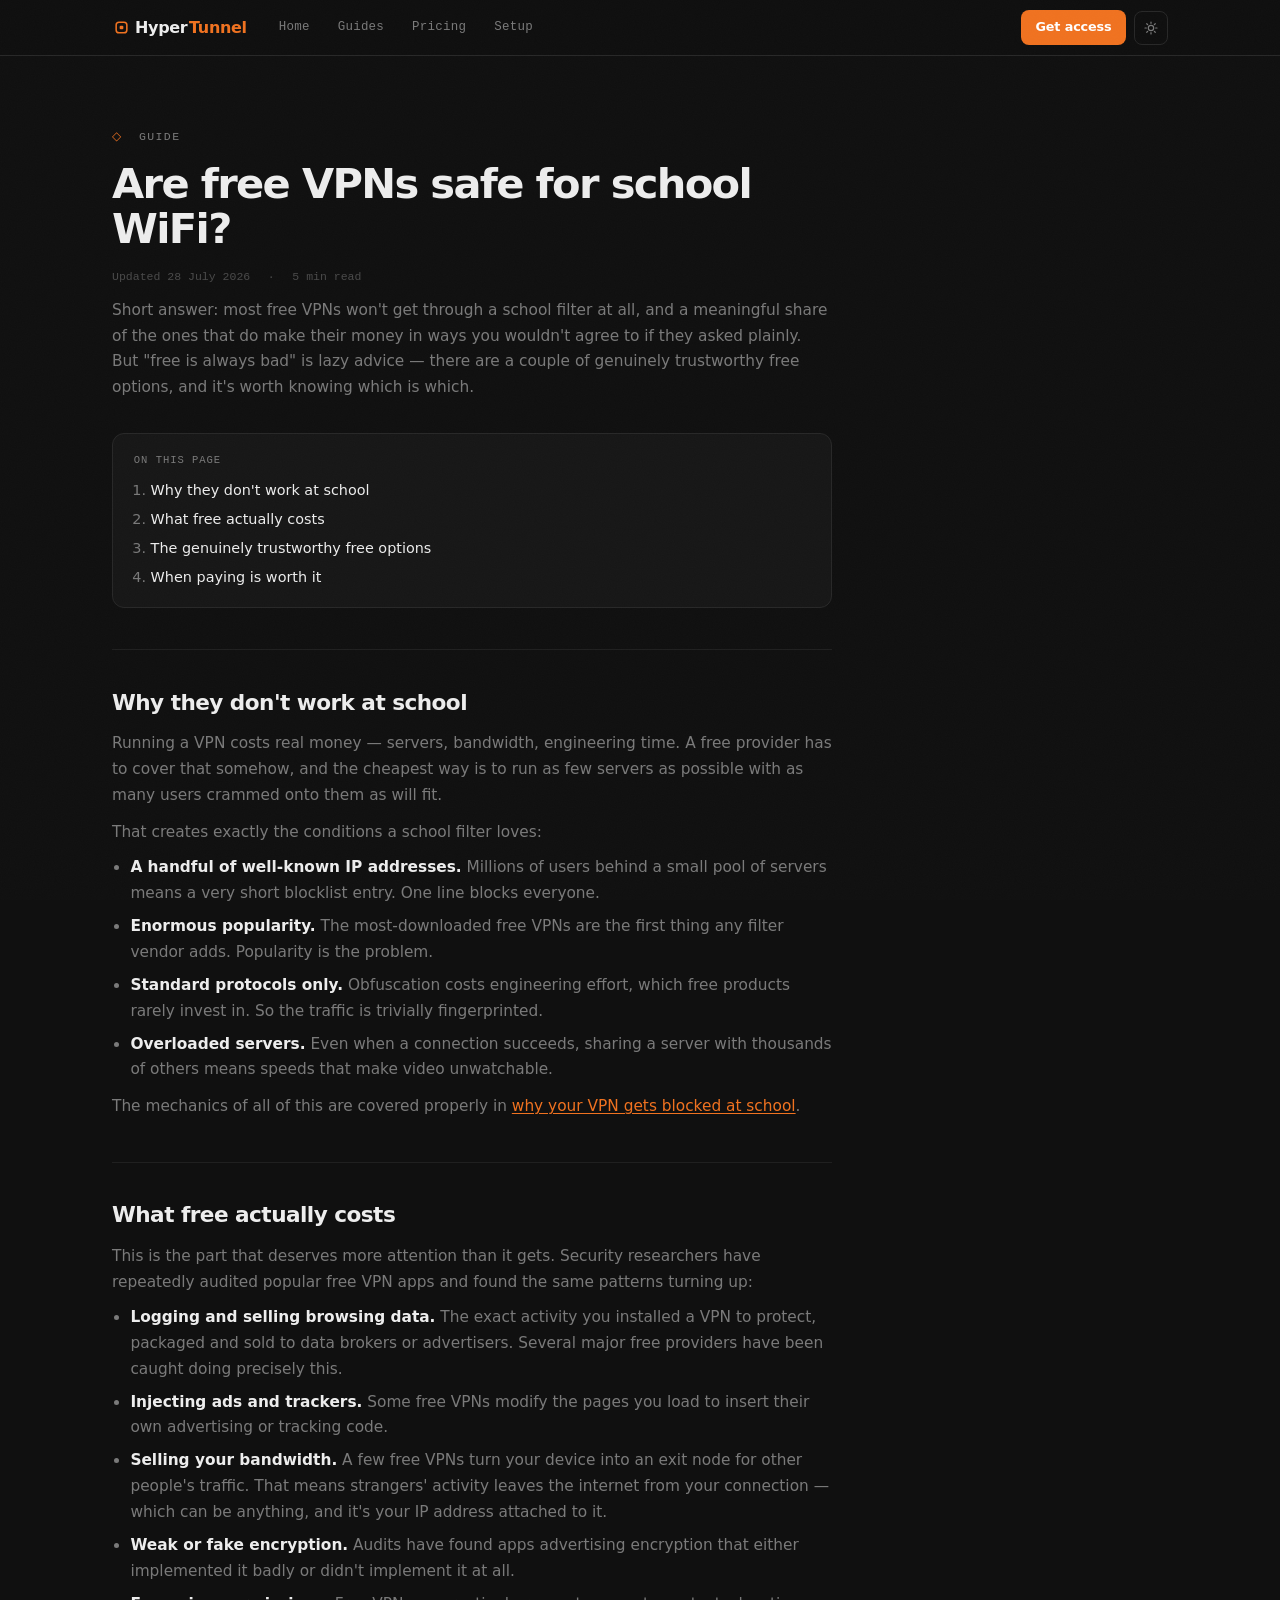
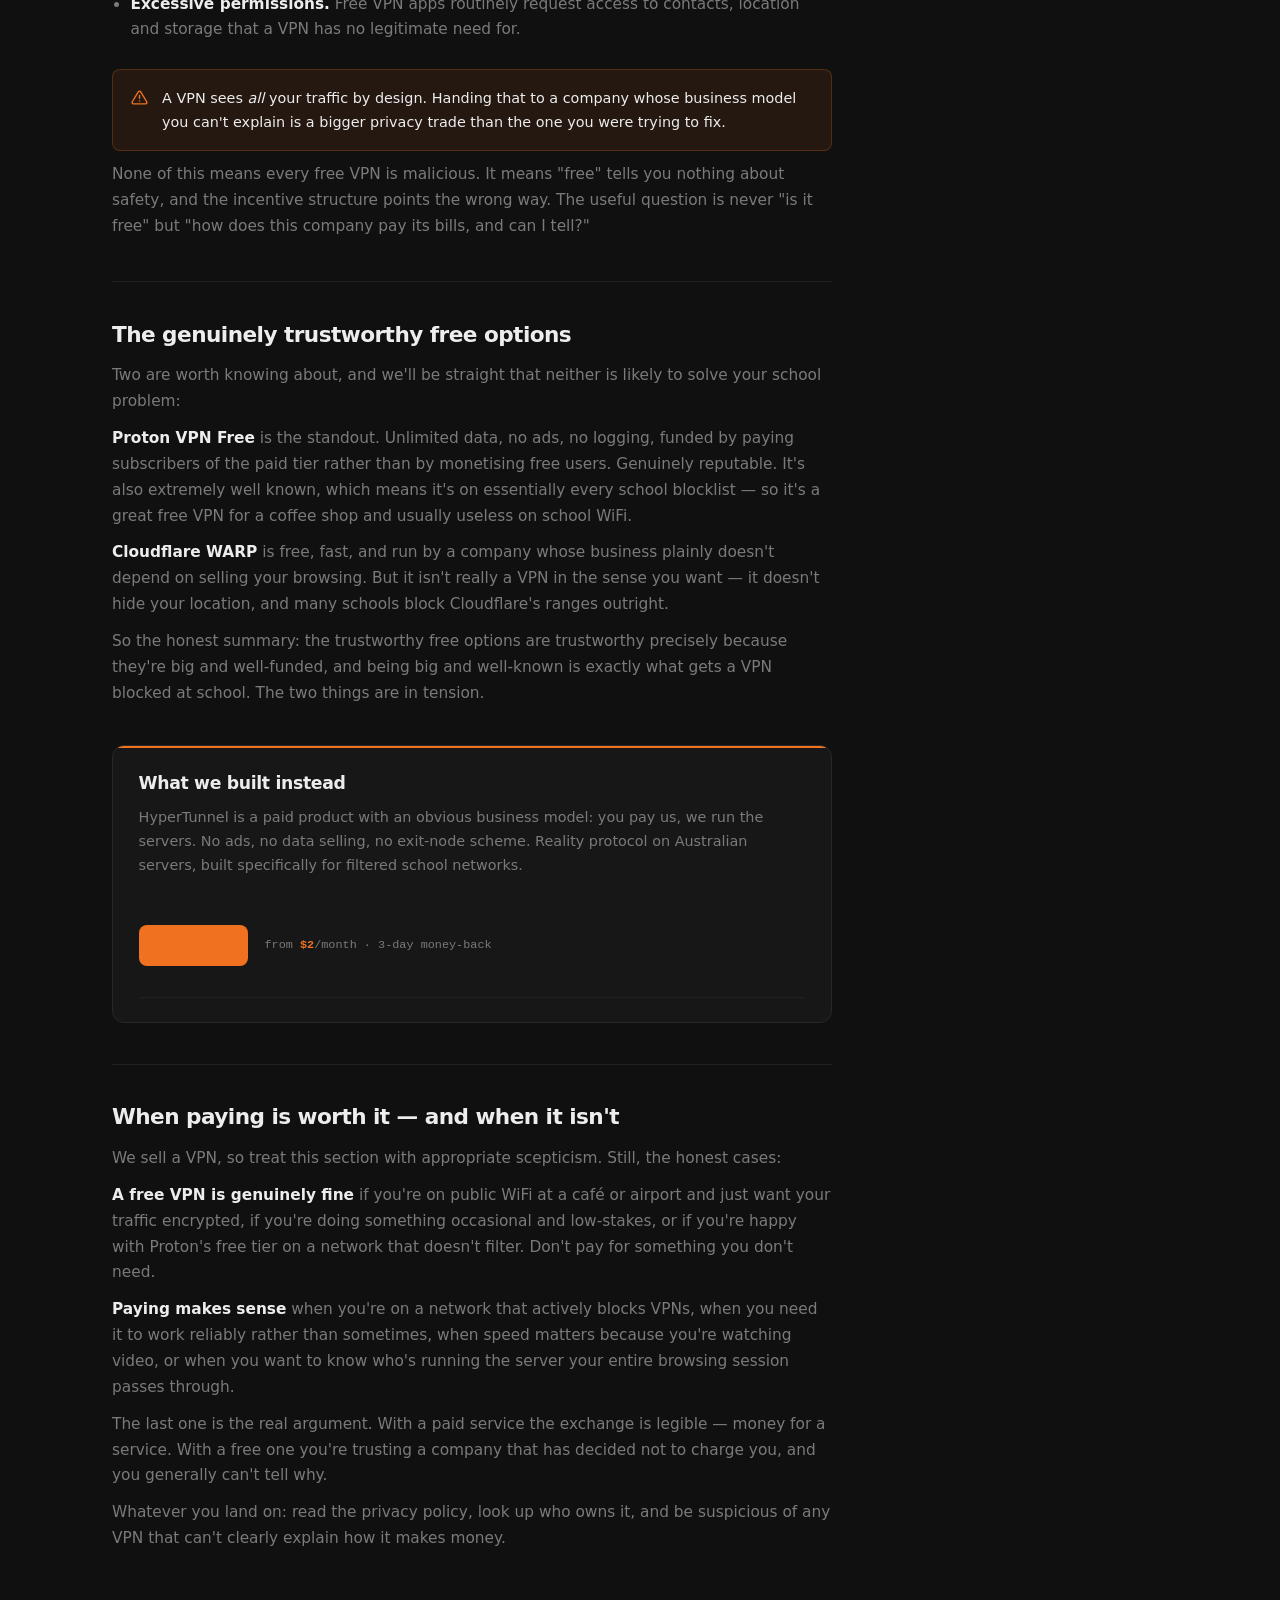
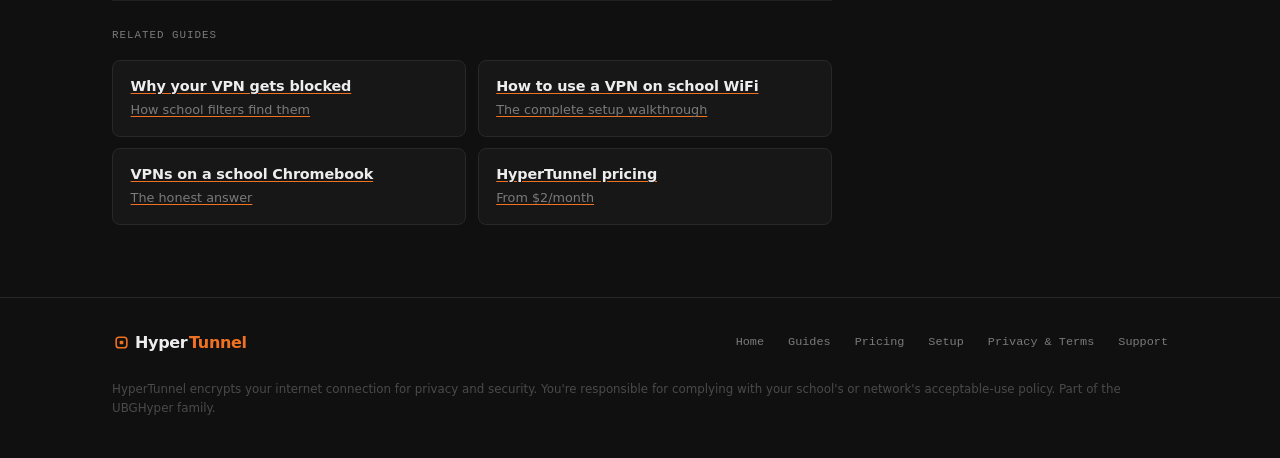
==== free-vpn-school-wifi.html @ 6272bb87 "Add SEO guide section: 4 articles + hub page Targets buyer-intent long-tail queries the storefront a" ====
<!DOCTYPE html>
<html lang="en" data-theme="dark">
<head>
<meta charset="UTF-8">
<meta name="viewport" content="width=device-width,initial-scale=1.0">
<meta http-equiv="Content-Security-Policy" content="default-src 'self'; base-uri 'self'; object-src 'none'; script-src 'self' https://www.googletagmanager.com; style-src 'self' 'unsafe-inline' https://fonts.googleapis.com; font-src https://fonts.gstatic.com; img-src 'self' data: https://www.google-analytics.com https://www.googletagmanager.com; connect-src 'self' https://www.google-analytics.com https://*.google-analytics.com https://*.analytics.google.com https://www.googletagmanager.com; form-action 'self'; upgrade-insecure-requests">
<meta name="referrer" content="strict-origin-when-cross-origin">
<title>Are Free VPNs Safe for School WiFi? What You Actually Pay With</title>
<meta name="description" content="Free VPNs rarely work on school WiFi, and the ones that do often fund themselves by selling your data. Here's what the research found, what free actually costs, and when a free VPN is genuinely fine.">
<meta name="robots" content="index,follow">
<meta name="theme-color" content="#f07220">
<link rel="canonical" href="https://hypertunnel.github.io/free-vpn-school-wifi.html">
<link rel="icon" href="favicon.svg" type="image/svg+xml">
<link rel="apple-touch-icon" href="favicon.svg">

<meta property="og:type" content="article">
<meta property="og:site_name" content="HyperTunnel">
<meta property="og:url" content="https://hypertunnel.github.io/free-vpn-school-wifi.html">
<meta property="og:title" content="Are Free VPNs Safe for School WiFi?">
<meta property="og:description" content="Why free VPNs rarely work on school networks, and what you're really paying with when they do.">
<meta property="og:image" content="https://hypertunnel.github.io/favicon.svg">
<meta name="twitter:card" content="summary">
<meta name="twitter:title" content="Are Free VPNs Safe for School WiFi?">
<meta name="twitter:description" content="Why free VPNs rarely work on school networks, and what you're really paying with.">
<meta name="twitter:image" content="https://hypertunnel.github.io/favicon.svg">

<script type="application/ld+json">
{
  "@context": "https://schema.org",
  "@type": "Article",
  "headline": "Are Free VPNs Safe for School WiFi? What You Actually Pay With",
  "description": "Why free VPNs rarely work on school networks, the privacy trade-offs involved, and when free is genuinely fine.",
  "datePublished": "2026-07-28",
  "dateModified": "2026-07-28",
  "author": { "@type": "Organization", "name": "HyperTunnel" },
  "publisher": { "@type": "Organization", "name": "HyperTunnel" },
  "mainEntityOfPage": { "@type": "WebPage", "@id": "https://hypertunnel.github.io/free-vpn-school-wifi.html" }
}
</script>

<link rel="preconnect" href="https://fonts.googleapis.com">
<link rel="preconnect" href="https://fonts.gstatic.com" crossorigin>
<link rel="stylesheet" href="https://fonts.googleapis.com/css2?family=Inter:wght@400;500;600;700;800&family=JetBrains+Mono:wght@400;500;600&display=swap">
<link rel="stylesheet" href="styles.css?v=2026072804">

<script async src="https://www.googletagmanager.com/gtag/js?id=G-HCM57K1ZP2"></script>
<script src="analytics.js" defer></script>
</head>
<body>

<nav>
  <div class="nav-in">
    <a href="index.html" class="logo"><svg class="logo-mark" viewBox="0 0 512 512" width="19" height="19" aria-hidden="true"><rect x="112" y="112" width="288" height="288" rx="78" fill="none" stroke="currentColor" stroke-width="42"/><rect x="206" y="206" width="100" height="100" rx="30" fill="currentColor"/></svg> Hyper<b>Tunnel</b></a>
    <div class="nav-links" id="navLinks">
      <a href="index.html">Home</a>
      <a href="guides.html">Guides</a>
      <a href="index.html#pricing">Pricing</a>
      <a href="setup.html">Setup</a>
    </div>
    <div class="nav-right">
      <a href="index.html#pricing" class="btn btn-sm">Get access</a>
      <button class="icon-btn" id="themeToggle" aria-label="Toggle theme" type="button">
        <svg viewBox="0 0 24 24" fill="none" stroke="currentColor" stroke-width="1.8" stroke-linecap="round" stroke-linejoin="round" width="16" height="16"><circle cx="12" cy="12" r="4"/><path d="M12 3v2M12 19v2M5.6 5.6l1.4 1.4M17 17l1.4 1.4M3 12h2M19 12h2M5.6 18.4l1.4-1.4M17 7l1.4-1.4"/></svg>
      </button>
    </div>
  </div>
</nav>

<main>
<section class="sec" style="border-top:none">
  <div class="wrap">
    <article class="post">
      <span class="kicker"><span class="i">◇</span> &nbsp;Guide</span>
      <h1>Are free VPNs safe for school WiFi?</h1>
      <div class="post-meta"><span>Updated 28 July 2026</span><span>·</span><span>5 min read</span></div>
      <p class="post-lead">Short answer: most free VPNs won't get through a school filter at all, and a meaningful share of the ones that do make their money in ways you wouldn't agree to if they asked plainly. But "free is always bad" is lazy advice — there are a couple of genuinely trustworthy free options, and it's worth knowing which is which.</p>

      <div class="toc">
        <div class="toc-h">On this page</div>
        <ol>
          <li><a href="#why-fail">Why they don't work at school</a></li>
          <li><a href="#cost">What free actually costs</a></li>
          <li><a href="#legit">The genuinely trustworthy free options</a></li>
          <li><a href="#worth">When paying is worth it</a></li>
        </ol>
      </div>

      <h2 id="why-fail">Why they don't work at school</h2>
      <p>Running a VPN costs real money — servers, bandwidth, engineering time. A free provider has to cover that somehow, and the cheapest way is to run as few servers as possible with as many users crammed onto them as will fit.</p>
      <p>That creates exactly the conditions a school filter loves:</p>
      <ul>
        <li><strong>A handful of well-known IP addresses.</strong> Millions of users behind a small pool of servers means a very short blocklist entry. One line blocks everyone.</li>
        <li><strong>Enormous popularity.</strong> The most-downloaded free VPNs are the first thing any filter vendor adds. Popularity is the problem.</li>
        <li><strong>Standard protocols only.</strong> Obfuscation costs engineering effort, which free products rarely invest in. So the traffic is trivially fingerprinted.</li>
        <li><strong>Overloaded servers.</strong> Even when a connection succeeds, sharing a server with thousands of others means speeds that make video unwatchable.</li>
      </ul>
      <p>The mechanics of all of this are covered properly in <a href="vpn-blocked-at-school.html">why your VPN gets blocked at school</a>.</p>

      <h2 id="cost">What free actually costs</h2>
      <p>This is the part that deserves more attention than it gets. Security researchers have repeatedly audited popular free VPN apps and found the same patterns turning up:</p>
      <ul>
        <li><strong>Logging and selling browsing data.</strong> The exact activity you installed a VPN to protect, packaged and sold to data brokers or advertisers. Several major free providers have been caught doing precisely this.</li>
        <li><strong>Injecting ads and trackers.</strong> Some free VPNs modify the pages you load to insert their own advertising or tracking code.</li>
        <li><strong>Selling your bandwidth.</strong> A few free VPNs turn your device into an exit node for other people's traffic. That means strangers' activity leaves the internet from your connection — which can be anything, and it's your IP address attached to it.</li>
        <li><strong>Weak or fake encryption.</strong> Audits have found apps advertising encryption that either implemented it badly or didn't implement it at all.</li>
        <li><strong>Excessive permissions.</strong> Free VPN apps routinely request access to contacts, location and storage that a VPN has no legitimate need for.</li>
      </ul>

      <div class="tldr">
        <svg viewBox="0 0 24 24" fill="none" stroke="currentColor" stroke-width="2" stroke-linecap="round" stroke-linejoin="round"><path d="M12 9v4M12 17h.01M10.3 3.9 1.8 18a2 2 0 0 0 1.7 3h17a2 2 0 0 0 1.7-3L13.7 3.9a2 2 0 0 0-3.4 0z"/></svg>
        <p>A VPN sees <em>all</em> your traffic by design. Handing that to a company whose business model you can't explain is a bigger privacy trade than the one you were trying to fix.</p>
      </div>
      <p>None of this means every free VPN is malicious. It means "free" tells you nothing about safety, and the incentive structure points the wrong way. The useful question is never "is it free" but "how does this company pay its bills, and can I tell?"</p>

      <h2 id="legit">The genuinely trustworthy free options</h2>
      <p>Two are worth knowing about, and we'll be straight that neither is likely to solve your school problem:</p>
      <p><strong>Proton VPN Free</strong> is the standout. Unlimited data, no ads, no logging, funded by paying subscribers of the paid tier rather than by monetising free users. Genuinely reputable. It's also extremely well known, which means it's on essentially every school blocklist — so it's a great free VPN for a coffee shop and usually useless on school WiFi.</p>
      <p><strong>Cloudflare WARP</strong> is free, fast, and run by a company whose business plainly doesn't depend on selling your browsing. But it isn't really a VPN in the sense you want — it doesn't hide your location, and many schools block Cloudflare's ranges outright.</p>
      <p>So the honest summary: the trustworthy free options are trustworthy precisely because they're big and well-funded, and being big and well-known is exactly what gets a VPN blocked at school. The two things are in tension.</p>

      <div class="post-cta">
        <h4>What we built instead</h4>
        <p>HyperTunnel is a paid product with an obvious business model: you pay us, we run the servers. No ads, no data selling, no exit-node scheme. Reality protocol on Australian servers, built specifically for filtered school networks.</p>
        <div class="row">
          <a href="index.html#pricing" class="btn">See plans</a>
          <span class="from">from <b>$2</b>/month · 3-day money-back</span>
        </div>
      </div>

      <h2 id="worth">When paying is worth it — and when it isn't</h2>
      <p>We sell a VPN, so treat this section with appropriate scepticism. Still, the honest cases:</p>
      <p><strong>A free VPN is genuinely fine</strong> if you're on public WiFi at a café or airport and just want your traffic encrypted, if you're doing something occasional and low-stakes, or if you're happy with Proton's free tier on a network that doesn't filter. Don't pay for something you don't need.</p>
      <p><strong>Paying makes sense</strong> when you're on a network that actively blocks VPNs, when you need it to work reliably rather than sometimes, when speed matters because you're watching video, or when you want to know who's running the server your entire browsing session passes through.</p>
      <p>The last one is the real argument. With a paid service the exchange is legible — money for a service. With a free one you're trusting a company that has decided not to charge you, and you generally can't tell why.</p>
      <p>Whatever you land on: read the privacy policy, look up who owns it, and be suspicious of any VPN that can't clearly explain how it makes money.</p>

      <div class="related">
        <div class="related-h">Related guides</div>
        <div class="related-grid">
          <a class="related-card" href="vpn-blocked-at-school.html"><span>Why your VPN gets blocked</span><em>How school filters find them</em></a>
          <a class="related-card" href="vpn-school-wifi-guide.html"><span>How to use a VPN on school WiFi</span><em>The complete setup walkthrough</em></a>
          <a class="related-card" href="school-chromebook-vpn.html"><span>VPNs on a school Chromebook</span><em>The honest answer</em></a>
          <a class="related-card" href="index.html#pricing"><span>HyperTunnel pricing</span><em>From $2/month</em></a>
        </div>
      </div>
    </article>
  </div>
</section>
</main>

<footer>
  <div class="foot-in">
    <a href="index.html" class="logo"><svg class="logo-mark" viewBox="0 0 512 512" width="19" height="19" aria-hidden="true"><rect x="112" y="112" width="288" height="288" rx="78" fill="none" stroke="currentColor" stroke-width="42"/><rect x="206" y="206" width="100" height="100" rx="30" fill="currentColor"/></svg> Hyper<b>Tunnel</b></a>
    <div class="foot-links">
      <a href="index.html">Home</a>
      <a href="guides.html">Guides</a>
      <a href="index.html#pricing">Pricing</a>
      <a href="setup.html">Setup</a>
      <a href="legal.html">Privacy &amp; Terms</a>
      <a href="#" id="foot-support">Support</a>
    </div>
  </div>
  <p class="foot-fine">HyperTunnel encrypts your internet connection for privacy and security. You're responsible for complying with your school's or network's acceptable-use policy. Part of the UBGHyper family.</p>
</footer>

<script src="legal.js" defer></script>
</body>
</html>
---- styles.css ----
:root {
  --bg: #101010;
  --surface: #171717;
  --surface-2: #1f1f1f;
  --border: #282828;
  --line: #202020;
  --text: #ededed;
  --muted: #7a7a7a;
  --faint: #4a4a4a;
  --accent: #f07220;
  --accent-soft: rgba(240,114,32,.09);
  --good: #4bbe86;
  --font: 'Inter', system-ui, -apple-system, sans-serif;
  --mono: 'JetBrains Mono', ui-monospace, 'SF Mono', Menlo, monospace;
  --r: 8px;
  --r-lg: 12px;
  --nav-h: 56px;
  --maxw: 1120px;
  --pad: 2rem;
  --ease: cubic-bezier(.22,1,.36,1);
  --dur: 180ms;
}
:root[data-theme="light"] {
  --bg: #fbfbfa;
  --surface: #fff;
  --surface-2: #f4f3f1;
  --border: #e6e4e1;
  --line: #ecebe8;
  --text: #16130f;
  --muted: #78736c;
  --faint: #b8b4ad;
  --accent-soft: rgba(240,114,32,.07);
}

*, *::before, *::after { box-sizing: border-box; margin: 0; padding: 0; }
svg { display: block; }
button { font: inherit; cursor: pointer; border: none; background: none; color: inherit; }
a { color: inherit; text-decoration: none; }
html { scroll-behavior: smooth; }
body {
  font-family: var(--font); background: var(--bg); color: var(--text);
  min-height: 100vh; font-size: 15px; line-height: 1.6;
  display: flex; flex-direction: column; overflow-x: hidden;
  -webkit-font-smoothing: antialiased; text-rendering: optimizeLegibility;
}
.icon { display: inline-block; width: 1em; height: 1em; vertical-align: -.125em; stroke: currentColor; fill: none; flex-shrink: 0; }
:focus-visible { outline: 2px solid var(--accent); outline-offset: 2px; border-radius: 3px; }
/* film grain for depth */
body::after {
  content: ""; position: fixed; inset: 0; z-index: 300; pointer-events: none; opacity: .035;
  background-image: url("data:image/svg+xml,%3Csvg xmlns='http://www.w3.org/2000/svg' width='120' height='120'%3E%3Cfilter id='n'%3E%3CfeTurbulence type='fractalNoise' baseFrequency='.85' numOctaves='2' stitchTiles='stitch'/%3E%3CfeColorMatrix type='saturate' values='0'/%3E%3C/filter%3E%3Crect width='100%25' height='100%25' filter='url(%23n)' opacity='.6'/%3E%3C/svg%3E");
}
:root[data-theme="light"] body::after { opacity: .05; }

/* editorial spine: content column framed by hairlines */
.wrap { max-width: var(--maxw); margin: 0 auto; padding: 0 var(--pad); width: 100%; }
.mono { font-family: var(--mono); }
.kicker {
  font-family: var(--mono); font-size: .72rem; font-weight: 500;
  letter-spacing: .12em; text-transform: uppercase; color: var(--muted);
}
.kicker .i { color: var(--accent); }

/* === EARLY-ACCESS BANNER === */
.devbar { display: flex; align-items: center; justify-content: center; gap: 1rem; background: var(--accent-soft); border-bottom: 1px solid color-mix(in srgb, var(--accent) 22%, transparent); color: var(--text); font-size: .82rem; line-height: 1.45; padding: .6rem 1.25rem; text-align: center; }
.devbar span { max-width: 68ch; }
.devbar b { color: var(--accent); font-weight: 600; }
.devbar-x { flex-shrink: 0; color: var(--muted); font-size: 1.1rem; line-height: 1; padding: 0 .3rem; }
.devbar-x:hover { color: var(--text); }
.devbar[hidden] { display: none; }
@media (max-width: 620px) { .devbar { font-size: .76rem; padding: .55rem .9rem; gap: .6rem; } }

/* === NAV === */
nav {
  position: sticky; top: 0; z-index: 100;
  background: color-mix(in srgb, var(--bg) 82%, transparent);
  backdrop-filter: blur(12px) saturate(1.2);
  border-bottom: 1px solid var(--border);
  height: var(--nav-h); display: flex; align-items: center;
}
.nav-in { max-width: var(--maxw); margin: 0 auto; padding: 0 var(--pad); width: 100%; display: flex; align-items: center; gap: 2rem; }
.logo { font-weight: 700; font-size: 1rem; letter-spacing: -.02em; flex-shrink: 0; display: inline-flex; align-items: center; gap: .1rem; }
.logo b { color: var(--accent); font-weight: 700; }
.logo-mark { color: var(--accent); flex-shrink: 0; margin-right: .15rem; }
.nav-links { display: flex; gap: 1.75rem; flex: 1; }
.nav-links a { font-family: var(--mono); font-size: .78rem; letter-spacing: .02em; color: var(--muted); transition: color var(--dur); }
.nav-links a:hover { color: var(--text); }
.nav-right { display: flex; align-items: center; gap: .5rem; margin-left: auto; }
.icon-btn { border: 1px solid var(--border); color: var(--muted); width: 34px; height: 34px; border-radius: var(--r); display: grid; place-items: center; transition: color var(--dur), border-color var(--dur); }
.icon-btn:hover { color: var(--text); border-color: var(--faint); }
.nav-hamburger { display: none; }

/* === BUTTONS === */
.btn {
  display: inline-flex; align-items: center; justify-content: center; gap: .5rem;
  padding: .6rem 1.15rem; background: var(--accent); color: #fff;
  border-radius: var(--r); font-weight: 600; font-size: .85rem; letter-spacing: -.01em;
  transition: background var(--dur), transform var(--dur);
}
.btn:hover { background: color-mix(in srgb, var(--accent) 88%, #fff); }
.btn:active { transform: translateY(1px); }
.btn-line { background: transparent; color: var(--text); border: 1px solid var(--border); }
.btn-line:hover { background: var(--surface-2); border-color: var(--faint); }
.btn-sm { padding: .45rem .9rem; font-size: .8rem; }
.btn-block { width: 100%; }
.tlink { font-family: var(--mono); font-size: .8rem; color: var(--muted); display: inline-flex; align-items: center; gap: .4rem; transition: color var(--dur); }
.tlink:hover { color: var(--accent); }
.tlink .icon { transition: transform var(--dur); }
.tlink:hover .icon { transform: translateX(3px); }

/* === SECTION FRAME === */
.sec { border-top: 1px solid var(--line); padding: 4.5rem 0; }
.sec-head { margin-bottom: 2.75rem; max-width: 60ch; }
.sec-head .kicker { display: block; margin-bottom: 1rem; }
.sec-head h2 { font-size: clamp(1.5rem, 3.2vw, 2rem); font-weight: 700; letter-spacing: -.035em; line-height: 1.12; }
.sec-head p { color: var(--muted); margin-top: .8rem; font-size: 1rem; }

/* === HERO === */
.hero { position: relative; padding: 5.5rem 0 4.5rem; overflow: hidden; isolation: isolate; }
.hero::before {
  content: ""; position: absolute; z-index: -1; top: -25%; right: -8%;
  width: 680px; height: 680px; border-radius: 50%;
  background: radial-gradient(circle, var(--accent-soft), transparent 62%);
  pointer-events: none;
}
.hero-grid { display: grid; grid-template-columns: 1.05fr .95fr; gap: 3.5rem; align-items: center; }
.hero-kicker { display: inline-flex; align-items: center; gap: .55rem; margin-bottom: 1.5rem; }
.hero-kicker .dot { width: 6px; height: 6px; border-radius: 50%; background: var(--good); box-shadow: 0 0 0 3px color-mix(in srgb, var(--good) 22%, transparent); }
.hero h1 { font-size: clamp(2.2rem, 5vw, 3.45rem); font-weight: 800; line-height: 1.03; letter-spacing: -.045em; max-width: 14ch; }
.hero h1 em { font-style: normal; color: var(--accent); }
.hero-sub { margin-top: 1.4rem; font-size: clamp(1rem, 1.6vw, 1.1rem); color: var(--muted); max-width: 46ch; line-height: 1.6; }
.hero-cta { margin-top: 2rem; display: flex; gap: 1.25rem; align-items: center; flex-wrap: wrap; }
.spec { margin-top: 2.75rem; display: flex; flex-wrap: wrap; font-family: var(--mono); font-size: .7rem; letter-spacing: .04em; text-transform: uppercase; color: var(--muted); border: 1px solid var(--line); border-radius: var(--r); overflow: hidden; width: fit-content; max-width: 100%; }
.spec span { padding: .65rem 1rem; border-right: 1px solid var(--line); }
.spec span:last-child { border-right: none; }
.spec b { color: var(--text); font-weight: 500; }

/* hero terminal card — the signature element */
.hero-card { position: relative; isolation: isolate; }
.hc-tunnel { position: absolute; inset: 0; z-index: -1; display: grid; place-items: center; pointer-events: none;
  -webkit-mask: radial-gradient(125% 125% at 50% 50%, #000 28%, transparent 72%);
  mask: radial-gradient(125% 125% at 50% 50%, #000 28%, transparent 72%); }
.hc-tunnel i { position: absolute; border: 1px solid var(--line); border-radius: 18px; }
.hc-tunnel i:nth-child(1) { width: 108%; height: 116%; }
.hc-tunnel i:nth-child(2) { width: 126%; height: 140%; opacity: .6; }
.hc-tunnel i:nth-child(3) { width: 146%; height: 168%; opacity: .3; }
.hc { position: relative; background: color-mix(in srgb, var(--surface) 90%, var(--bg)); border: 1px solid var(--border); border-radius: var(--r-lg); overflow: hidden; box-shadow: 0 40px 80px -42px rgba(0,0,0,.55); }
.hc-bar { display: flex; align-items: center; gap: 5px; padding: .7rem .9rem; border-bottom: 1px solid var(--line); }
.hc-bar i { width: 9px; height: 9px; border-radius: 50%; background: var(--border); }
.hc-bar span { font-family: var(--mono); font-size: .68rem; color: var(--muted); margin-left: .35rem; }
.hc-body { padding: 1.1rem 1.15rem 1.2rem; font-family: var(--mono); }
.hc-status { display: flex; align-items: center; gap: .5rem; font-size: .82rem; margin-bottom: 1.1rem; }
.hc-live { width: 7px; height: 7px; border-radius: 50%; background: var(--good); animation: pulse 2.4s var(--ease) infinite; }
.hc-status .loc { margin-left: auto; color: var(--muted); font-size: .72rem; }
.hc-rows { display: flex; flex-direction: column; gap: .6rem; }
.hc-rows .r { display: flex; justify-content: space-between; gap: 1rem; font-size: .76rem; }
.hc-rows .r .k { color: var(--muted); }
.hc-rows .r .v { color: var(--text); }
.hc-rows .r .v b { color: var(--accent); font-weight: 600; }
.hc-foot { margin-top: 1.15rem; padding-top: .95rem; border-top: 1px solid var(--line); display: flex; align-items: center; gap: .45rem; font-family: var(--mono); font-size: .7rem; color: var(--muted); }
.hc-foot svg { width: 13px; height: 13px; color: var(--good); }
@keyframes pulse { 0%, 100% { box-shadow: 0 0 0 0 color-mix(in srgb, var(--good) 45%, transparent); } 70% { box-shadow: 0 0 0 6px transparent; } }

/* load-in */
.rise { opacity: 0; transform: translateY(14px); animation: rise .55s var(--ease) forwards; }
@keyframes rise { to { opacity: 1; transform: none; } }
.d1{animation-delay:.04s}.d2{animation-delay:.1s}.d3{animation-delay:.16s}.d4{animation-delay:.22s}.d5{animation-delay:.3s}
.js .reveal { opacity: 0; transform: translateY(18px); transition: opacity .6s var(--ease), transform .6s var(--ease); }
.js .reveal.in { opacity: 1; transform: none; }

/* === WHY — editorial rows === */
.rows { border-top: 1px solid var(--line); }
.row { display: grid; grid-template-columns: 3rem minmax(0,22ch) 1fr; gap: 2rem; align-items: start; padding: 1.9rem 0; border-bottom: 1px solid var(--line); }
.row .rn { font-family: var(--mono); font-size: .78rem; color: var(--accent); padding-top: .2rem; }
.row h3 { font-size: 1.18rem; font-weight: 600; letter-spacing: -.02em; }
.row p { color: var(--muted); font-size: .95rem; max-width: 52ch; }

/* === PRICING === */
.plans { display: grid; grid-template-columns: repeat(3, 1fr); border: 1px solid var(--border); border-radius: var(--r-lg); overflow: hidden; }
.plan { position: relative; padding: 1.9rem 1.6rem; display: flex; flex-direction: column; border-right: 1px solid var(--border); background: var(--surface); transition: background var(--dur); }
.plan:last-child { border-right: none; }
.plan:hover { background: var(--surface-2); }
.plan.feat { background: var(--surface-2); }
.plan.feat::before { content: ""; position: absolute; top: 0; left: 0; right: 0; height: 2px; background: var(--accent); }
.plan-top { display: flex; align-items: center; justify-content: space-between; margin-bottom: 1.4rem; }
.plan-name { font-family: var(--mono); font-size: .74rem; letter-spacing: .08em; text-transform: uppercase; color: var(--muted); }
.plan-pop { font-family: var(--mono); font-size: .62rem; letter-spacing: .08em; text-transform: uppercase; color: var(--accent); border: 1px solid color-mix(in srgb, var(--accent) 40%, transparent); padding: .12rem .45rem; border-radius: 999px; }
.plan-price { display: flex; align-items: baseline; gap: .35rem; }
.plan-price .amt { font-size: 2.6rem; font-weight: 800; letter-spacing: -.05em; }
/* pre-sale price, struck through — sits to the left of the live amount */
.plan-price .was { font-size: 1.15rem; font-weight: 600; letter-spacing: -.02em; color: var(--faint); text-decoration: line-through; text-decoration-thickness: 1.5px; }
.plan-price .per { color: var(--muted); font-size: .88rem; }
.plan-note { font-family: var(--mono); font-size: .72rem; color: var(--muted); margin-top: .5rem; min-height: 1em; }
.plan-note .save { color: var(--good); }
.plan ul { list-style: none; margin: 1.5rem 0; display: flex; flex-direction: column; gap: .7rem; flex: 1; }
.plan li { font-size: .88rem; color: var(--text); padding-left: 1.1rem; position: relative; }
.plan li::before { content: "+"; position: absolute; left: 0; color: var(--accent); font-family: var(--mono); }
.plan li.dim { color: var(--muted); }
.pricing-note { margin-top: 1.5rem; font-family: var(--mono); font-size: .74rem; color: var(--muted); display: flex; gap: 1.5rem; flex-wrap: wrap; }
.pricing-note b { color: var(--text); font-weight: 500; }
/* launch-sale pill under the pricing heading */
.sale-strip {
  display: inline-flex; align-items: center; gap: .6rem; margin-top: 1.2rem;
  font-size: .85rem; line-height: 1.4; color: var(--text);
  background: var(--accent-soft); border: 1px solid color-mix(in srgb, var(--accent) 30%, transparent);
  border-radius: 999px; padding: .5rem 1.05rem;
}
.sale-strip b { color: var(--accent); font-weight: 600; }
.sale-dot { width: 7px; height: 7px; border-radius: 50%; background: var(--accent); flex-shrink: 0; animation: pulse-accent 2.4s var(--ease) infinite; }
@keyframes pulse-accent { 0%, 100% { box-shadow: 0 0 0 0 color-mix(in srgb, var(--accent) 45%, transparent); } 70% { box-shadow: 0 0 0 6px transparent; } }
@media (max-width: 620px) { .sale-strip { border-radius: var(--r-lg); align-items: flex-start; } }

/* === CHECKOUT — shared field / steps styles (used by the pay-alt panels) === */
.co-desc { color: var(--muted); font-size: .9rem; margin: 0 0 1.3rem; max-width: 54ch; }
.field { display: flex; align-items: center; gap: .75rem; background: var(--surface); border: 1px solid var(--border); border-radius: var(--r); padding: .55rem .55rem .55rem .9rem; margin-bottom: .7rem; }
.field .fl { font-family: var(--mono); font-size: .64rem; text-transform: uppercase; letter-spacing: .06em; color: var(--muted); flex-shrink: 0; }
.field .fv { font-family: var(--mono); font-size: .84rem; flex: 1; overflow-x: auto; white-space: nowrap; scrollbar-width: none; }
.field .fv::-webkit-scrollbar { display: none; }
.copy { border: 1px solid var(--border); border-radius: var(--r); padding: .35rem .65rem; font-family: var(--mono); font-size: .7rem; color: var(--muted); transition: color var(--dur), border-color var(--dur); flex-shrink: 0; }
.copy:hover { color: var(--accent); border-color: var(--accent); }
.copy.done { color: var(--good); border-color: var(--good); }
.co-steps { list-style: none; counter-reset: s; margin: 1.3rem 0 0; display: flex; flex-direction: column; gap: .55rem; }
.co-steps li { counter-increment: s; display: flex; gap: .7rem; font-size: .88rem; color: var(--muted); }
.co-steps li::before { content: counter(s, decimal-leading-zero); font-family: var(--mono); font-size: .74rem; color: var(--accent); flex-shrink: 0; padding-top: .05rem; }
.co-steps b { color: var(--text); font-weight: 600; }
.co-cta { margin-top: 1.6rem; display: flex; gap: .7rem; flex-wrap: wrap; }
.co-fine { margin-top: 1.2rem; padding-top: 1.1rem; border-top: 1px solid var(--line); font-size: .8rem; color: var(--muted); }

/* === PAYMENT (refined) === */
.pay { display: flex; flex-direction: column; gap: 2.25rem; }
.pay-step-h { display: flex; align-items: center; gap: .7rem; font-family: var(--mono); font-size: .82rem; letter-spacing: .01em; color: var(--text); margin-bottom: 1.1rem; }
.pay-num { width: 22px; height: 22px; border-radius: 50%; background: var(--accent); color: #fff; display: grid; place-items: center; font-size: .72rem; font-weight: 600; flex-shrink: 0; }
/* plan chooser */
.pay-plans { display: grid; grid-template-columns: repeat(3, 1fr); gap: .7rem; }
.pay-plan { position: relative; text-align: left; display: flex; flex-direction: column; gap: .12rem; padding: 1.15rem 1.15rem 1.1rem; border: 1px solid var(--border); border-radius: var(--r-lg); background: var(--surface); transition: border-color var(--dur), background var(--dur), transform var(--dur); }
.pay-plan:hover { border-color: var(--faint); }
.pay-plan.on { border-color: var(--accent); background: var(--accent-soft); box-shadow: inset 0 0 0 1px var(--accent); }
.pp-check { position: absolute; top: 1.1rem; right: 1.1rem; width: 16px; height: 16px; border-radius: 50%; border: 1.5px solid var(--faint); transition: border-color var(--dur), background var(--dur); }
.pay-plan.on .pp-check { border-color: var(--accent); background: var(--accent); box-shadow: inset 0 0 0 2.5px var(--surface); }
.pp-tag { position: absolute; top: -.6rem; left: 1.1rem; font-family: var(--mono); font-size: .58rem; font-weight: 500; letter-spacing: .06em; text-transform: uppercase; color: #fff; background: var(--accent); padding: .12rem .5rem; border-radius: 999px; }
.pp-tag.alt { color: var(--accent); background: var(--bg); border: 1px solid color-mix(in srgb, var(--accent) 40%, transparent); }
.pp-name { font-size: .9rem; font-weight: 600; letter-spacing: -.01em; padding-right: 1.4rem; }
.pp-price { font-size: 1.55rem; font-weight: 800; letter-spacing: -.04em; margin-top: .2rem; }
.pp-per { font-size: .78rem; font-weight: 400; color: var(--muted); letter-spacing: 0; margin-left: .1rem; }
.pp-sub { font-family: var(--mono); font-size: .66rem; letter-spacing: .01em; color: var(--muted); margin-top: .2rem; }
.pay-plan.on .pp-sub { color: color-mix(in srgb, var(--accent) 75%, var(--text)); }
/* primary card */
.pay-card { position: relative; border: 1px solid var(--border); border-radius: var(--r-lg); background: var(--surface); padding: 1.6rem; overflow: hidden; }
.pay-card::before { content: ""; position: absolute; top: 0; left: 0; right: 0; height: 2px; background: var(--accent); }
.pay-card-top { display: flex; align-items: flex-start; justify-content: space-between; gap: 1rem; margin-bottom: 1.35rem; }
.pay-card-title { display: flex; align-items: center; gap: .55rem; font-size: 1.12rem; font-weight: 700; letter-spacing: -.02em; }
.pay-chip { font-family: var(--mono); font-size: .58rem; font-weight: 500; letter-spacing: .06em; text-transform: uppercase; color: var(--accent); background: var(--accent-soft); border: 1px solid color-mix(in srgb, var(--accent) 30%, transparent); padding: .1rem .45rem; border-radius: 999px; }
.pay-card-sub { color: var(--muted); font-size: .82rem; margin-top: .3rem; }
.pay-total { text-align: right; white-space: nowrap; flex-shrink: 0; }
.pay-total-was { font-size: .95rem; font-weight: 600; color: var(--faint); text-decoration: line-through; text-decoration-thickness: 1.5px; margin-right: .35rem; }
.pay-total-was[hidden] { display: none; }
.pay-total-amt { font-size: 1.85rem; font-weight: 800; letter-spacing: -.04em; }
.pay-total-per { font-family: var(--mono); font-size: .72rem; color: var(--muted); margin-left: .25rem; }
/* acceptable-use gate */
.agree { display: flex; align-items: flex-start; gap: .7rem; margin: 0 0 1.1rem; font-size: .82rem; line-height: 1.5; color: var(--muted); cursor: pointer; }
.agree input { appearance: none; -webkit-appearance: none; position: relative; flex-shrink: 0; width: 17px; height: 17px; margin-top: .12rem; border: 1.5px solid var(--faint); border-radius: 4px; background: var(--bg); cursor: pointer; transition: background var(--dur), border-color var(--dur); }
.agree input:checked { background: var(--accent); border-color: var(--accent); }
.agree input:checked::after { content: ""; position: absolute; left: 4.5px; top: 1px; width: 4px; height: 9px; border: solid #fff; border-width: 0 2px 2px 0; transform: rotate(45deg); }
.agree a { color: var(--accent); text-decoration: underline; text-underline-offset: 2px; }
.agree.nudge { animation: nudge .45s var(--ease); }
@keyframes nudge { 0%, 100% { transform: translateX(0); } 20%, 60% { transform: translateX(-5px); } 40%, 80% { transform: translateX(5px); } }
.is-locked { opacity: .45; cursor: not-allowed; }
.pay-btn { padding: .95rem 1.2rem; font-size: .95rem; }
.pay-trust { display: flex; flex-direction: column; gap: .55rem; margin-top: 1.2rem; }
.pay-trust span { display: inline-flex; align-items: center; gap: .55rem; font-size: .82rem; color: var(--muted); }
.pay-trust svg { width: 15px; height: 15px; color: var(--good); flex-shrink: 0; }
.pay-fine { margin-top: 1.2rem; padding-top: 1rem; border-top: 1px solid var(--line); font-size: .78rem; color: var(--muted); }
/* secondary methods */
.pay-alt { margin-top: 1rem; border: 1px solid var(--border); border-radius: var(--r-lg); overflow: hidden; }
.pay-alt-head { font-family: var(--mono); font-size: .66rem; letter-spacing: .08em; text-transform: uppercase; color: var(--muted); padding: .85rem 1.2rem; border-bottom: 1px solid var(--line); }
.pay-alt-tabs { display: grid; grid-template-columns: 1fr 1fr; }
.pay-alt-tab { display: flex; align-items: center; justify-content: center; gap: .55rem; padding: 1rem .8rem; font-weight: 600; font-size: .88rem; color: var(--muted); border-right: 1px solid var(--line); transition: color var(--dur), background var(--dur); }
.pay-alt-tab:last-child { border-right: none; }
.pay-alt-tab:hover { color: var(--text); background: var(--surface-2); }
.pay-alt-tab.on { color: var(--text); background: var(--surface-2); }
.pay-alt-tab.on svg { color: var(--accent); }
.pay-alt-tab svg { width: 17px; height: 17px; }
.pay-alt-note { font-family: var(--mono); font-size: .62rem; font-weight: 400; color: var(--faint); }
.pay-alt-body { padding: 1.5rem 1.3rem; border-top: 1px solid var(--border); background: var(--bg); }
.pay-alt-body[hidden] { display: none; }
@media (max-width: 620px) {
  .pay-plans { grid-template-columns: 1fr; gap: .9rem; }
  .pay-plan { flex-direction: row; flex-wrap: wrap; align-items: baseline; gap: .1rem .7rem; }
  .pp-price { margin-top: 0; margin-left: auto; }
  .pp-sub { flex-basis: 100%; }
  .pay-card-top { flex-direction: column; gap: .6rem; }
  .pay-total { text-align: left; }
}
/* trust strip */
.trust { border-top: 1px solid var(--line); }
.trust-in { display: flex; flex-wrap: wrap; gap: 1.1rem 2.4rem; padding: 1.6rem 0; font-family: var(--mono); font-size: .74rem; color: var(--muted); }
.trust-in .t { display: inline-flex; align-items: center; gap: .55rem; }
.trust-in svg { width: 15px; height: 15px; color: var(--accent); flex-shrink: 0; }
.trust-in b { color: var(--text); font-weight: 500; }

/* === SETUP === */
.setup-grid { display: grid; grid-template-columns: repeat(4, 1fr); border: 1px solid var(--border); border-radius: var(--r-lg); overflow: hidden; }
.su { padding: 1.6rem 1.4rem; border-right: 1px solid var(--border); }
.su:last-child { border-right: none; }
.su .sn { font-family: var(--mono); font-size: .72rem; color: var(--accent); }
.su h4 { font-size: .98rem; font-weight: 600; margin: 1.5rem 0 .4rem; letter-spacing: -.01em; }
.su p { font-size: .84rem; color: var(--muted); }
.setup-cta { margin-top: 1.75rem; display: flex; gap: 1.5rem; align-items: center; flex-wrap: wrap; }

/* === LEGAL / DOC PAGES === */
.legal { max-width: 760px; padding-bottom: 1rem; }
.legal .updated { font-family: var(--mono); font-size: .74rem; color: var(--faint); margin-top: .8rem; }
.legal .lead { color: var(--muted); font-size: 1.02rem; margin-top: 1rem; max-width: 60ch; }
.legal h2 { font-size: 1.3rem; font-weight: 700; letter-spacing: -.025em; margin: 2.6rem 0 .2rem; padding-top: 2.2rem; border-top: 1px solid var(--line); }
.legal h3 { font-size: 1rem; font-weight: 600; letter-spacing: -.01em; margin: 1.5rem 0 .2rem; }
/* anchored headings (e.g. #acceptable-use) must clear the sticky nav */
.legal h2[id], .legal h3[id] { scroll-margin-top: calc(var(--nav-h) + 1.25rem); }
.legal p, .legal li { color: var(--muted); font-size: .95rem; margin-top: .65rem; max-width: 68ch; }
.legal ul { margin: .5rem 0 0 1.1rem; }
.legal li { margin-top: .4rem; }
.legal strong, .legal b { color: var(--text); font-weight: 600; }
.legal a { color: var(--accent); text-decoration: underline; text-underline-offset: 2px; }
.legal code { font-family: var(--mono); font-size: .82em; background: var(--surface-2); border: 1px solid var(--border); border-radius: 4px; padding: .05rem .3rem; color: var(--text); }

/* === GUIDE / ARTICLE PAGES === */
.post { max-width: 720px; }
.post .kicker { display: block; margin-bottom: 1rem; }
.post h1 { font-size: clamp(1.9rem, 4.4vw, 2.6rem); font-weight: 800; letter-spacing: -.04em; line-height: 1.08; }
.post-meta { display: flex; gap: 1.1rem; flex-wrap: wrap; font-family: var(--mono); font-size: .72rem; color: var(--faint); margin-top: 1rem; }
.post-lead { color: var(--muted); font-size: 1.05rem; line-height: 1.6; margin-top: 1.25rem; }
.post h2 { font-size: 1.35rem; font-weight: 700; letter-spacing: -.025em; margin: 2.6rem 0 .2rem; padding-top: 2.2rem; border-top: 1px solid var(--line); scroll-margin-top: calc(var(--nav-h) + 1.25rem); }
.post h3 { font-size: 1.02rem; font-weight: 600; letter-spacing: -.01em; margin: 1.6rem 0 .2rem; scroll-margin-top: calc(var(--nav-h) + 1.25rem); }
.post p, .post li { color: var(--muted); font-size: .96rem; line-height: 1.68; margin-top: .7rem; }
.post ul, .post ol { margin: .6rem 0 0 1.15rem; }
.post li { margin-top: .45rem; }
.post strong, .post b { color: var(--text); font-weight: 600; }
.post a { color: var(--accent); text-decoration: underline; text-underline-offset: 2px; }
.post code { font-family: var(--mono); font-size: .84em; background: var(--surface-2); border: 1px solid var(--border); border-radius: 4px; padding: .05rem .3rem; color: var(--text); }
/* table of contents */
.toc { background: var(--surface); border: 1px solid var(--border); border-radius: var(--r-lg); padding: 1.1rem 1.3rem; margin-top: 2rem; }
.toc-h { font-family: var(--mono); font-size: .66rem; letter-spacing: .09em; text-transform: uppercase; color: var(--muted); margin-bottom: .6rem; }
.toc ol { margin: 0 0 0 1.05rem; }
.toc li { margin-top: .3rem; font-size: .9rem; }
.toc a { color: var(--text); text-decoration: none; }
.toc a:hover { color: var(--accent); text-decoration: underline; text-underline-offset: 2px; }
/* mid-article call to action */
.post-cta { margin: 2.4rem 0 .5rem; background: var(--surface); border: 1px solid var(--border); border-radius: var(--r-lg); padding: 1.5rem 1.6rem; position: relative; overflow: hidden; }
.post-cta::before { content: ""; position: absolute; top: 0; left: 0; right: 0; height: 2px; background: var(--accent); }
.post-cta h4 { font-size: 1.08rem; font-weight: 700; letter-spacing: -.02em; color: var(--text); }
.post-cta p { margin-top: .45rem; font-size: .9rem; }
.post-cta .row { display: flex; gap: 1rem; align-items: center; flex-wrap: wrap; margin-top: 1.1rem; }
.post-cta .from { font-family: var(--mono); font-size: .74rem; color: var(--muted); }
.post-cta .from b { color: var(--accent); font-weight: 600; }
/* takeaway callout */
.tldr { display: flex; gap: .85rem; align-items: flex-start; background: var(--accent-soft); border: 1px solid color-mix(in srgb, var(--accent) 24%, transparent); border-radius: var(--r); padding: 1rem 1.15rem; margin-top: 1.6rem; }
.tldr svg { width: 17px; height: 17px; color: var(--accent); flex-shrink: 0; margin-top: .2rem; }
.tldr p { margin: 0; font-size: .9rem; color: var(--text); }
/* related guides */
.related { border-top: 1px solid var(--line); margin-top: 3rem; padding-top: 1.6rem; }
.related-h { font-family: var(--mono); font-size: .68rem; letter-spacing: .09em; text-transform: uppercase; color: var(--muted); margin-bottom: 1rem; }
.related-grid { display: grid; grid-template-columns: 1fr 1fr; gap: .7rem; }
.related-card { border: 1px solid var(--border); border-radius: var(--r); padding: .95rem 1.1rem; background: var(--surface); transition: border-color var(--dur), background var(--dur); }
.related-card:hover { border-color: var(--faint); background: var(--surface-2); }
.related-card span { display: block; font-size: .9rem; font-weight: 600; color: var(--text); letter-spacing: -.01em; line-height: 1.4; }
.related-card em { font-style: normal; font-size: .8rem; color: var(--muted); display: block; margin-top: .25rem; }
@media (max-width: 620px) { .related-grid { grid-template-columns: 1fr; } }

/* === FAQ === */
.faq { max-width: 780px; border-top: 1px solid var(--line); }
.qa { border-bottom: 1px solid var(--line); }
.qa summary { list-style: none; cursor: pointer; padding: 1.15rem 0; display: flex; align-items: center; gap: 1rem; font-weight: 600; font-size: .98rem; letter-spacing: -.01em; transition: color var(--dur); }
.qa summary::-webkit-details-marker { display: none; }
.qa summary:hover { color: var(--accent); }
.qa .qn { font-family: var(--mono); font-size: .74rem; color: var(--faint); flex-shrink: 0; }
.qa summary .chev { margin-left: auto; color: var(--muted); transition: transform var(--dur); flex-shrink: 0; }
.qa[open] summary .chev { transform: rotate(45deg); color: var(--accent); }
.qa .a { padding: 0 0 1.2rem 2.5rem; color: var(--muted); font-size: .9rem; max-width: 66ch; }
.qa .a code { font-family: var(--mono); font-size: .82em; background: var(--surface-2); border: 1px solid var(--border); border-radius: 4px; padding: .05rem .3rem; color: var(--text); }

/* === CLOSING === */
.closing { padding: 5.5rem 0; border-top: 1px solid var(--line); text-align: center; }
.closing h2 { font-size: clamp(1.7rem, 4vw, 2.6rem); font-weight: 800; letter-spacing: -.04em; line-height: 1.05; max-width: 18ch; margin: 0 auto; }
.closing p { color: var(--muted); margin: 1rem auto 2rem; max-width: 44ch; }

/* === FOOTER === */
footer { border-top: 1px solid var(--border); padding: 2rem 0 2.5rem; margin-top: auto; }
.foot-in { max-width: var(--maxw); margin: 0 auto; padding: 0 var(--pad); display: flex; align-items: center; justify-content: space-between; gap: 1rem; flex-wrap: wrap; }
.foot-links { display: flex; gap: 1.5rem; flex-wrap: wrap; }
.foot-links a { font-family: var(--mono); font-size: .74rem; color: var(--muted); transition: color var(--dur); }
.foot-links a:hover { color: var(--text); }
.foot-fine { max-width: var(--maxw); margin: 1.5rem auto 0; padding: 0 var(--pad); font-size: .74rem; line-height: 1.6; color: var(--faint); }

/* === RESPONSIVE === */
@media (max-width: 880px) {
  .hero-grid { grid-template-columns: 1fr; gap: 2.75rem; }
  .hero-card { max-width: 400px; }
  .plans { grid-template-columns: 1fr; }
  .plan { border-right: none; border-bottom: 1px solid var(--border); }
  .plan:last-child { border-bottom: none; }
  .plan.feat { order: -1; }
  .setup-grid { grid-template-columns: 1fr 1fr; }
  .su:nth-child(2) { border-right: none; }
  .su:nth-child(1), .su:nth-child(2) { border-bottom: 1px solid var(--border); }
}
@media (max-width: 620px) {
  :root { --pad: 1.25rem; }
  .row { grid-template-columns: 1fr; gap: .5rem; }
  .row .rn { padding-top: 0; }
  .setup-grid { grid-template-columns: 1fr; }
  .su { border-right: none !important; border-bottom: 1px solid var(--border); }
  .su:last-child { border-bottom: none; }
  .nav-links { display: none; position: absolute; top: var(--nav-h); left: 0; right: 0; flex-direction: column; gap: 0; background: var(--surface); border-bottom: 1px solid var(--border); padding: .5rem var(--pad) 1rem; }
  .nav-links.open { display: flex; }
  .nav-links a { padding: .75rem 0; font-size: .9rem; }
  .nav-hamburger { display: grid; }
  .spec { width: 100%; }
  .spec span { border-right: none; border-bottom: 1px solid var(--line); flex: 1 1 100%; }
}
@media (prefers-reduced-motion: reduce) { .rise, .js .reveal { animation: none; opacity: 1; transform: none; transition: none; } .hc-live, .sale-dot, .agree.nudge { animation: none; } html { scroll-behavior: auto; } }
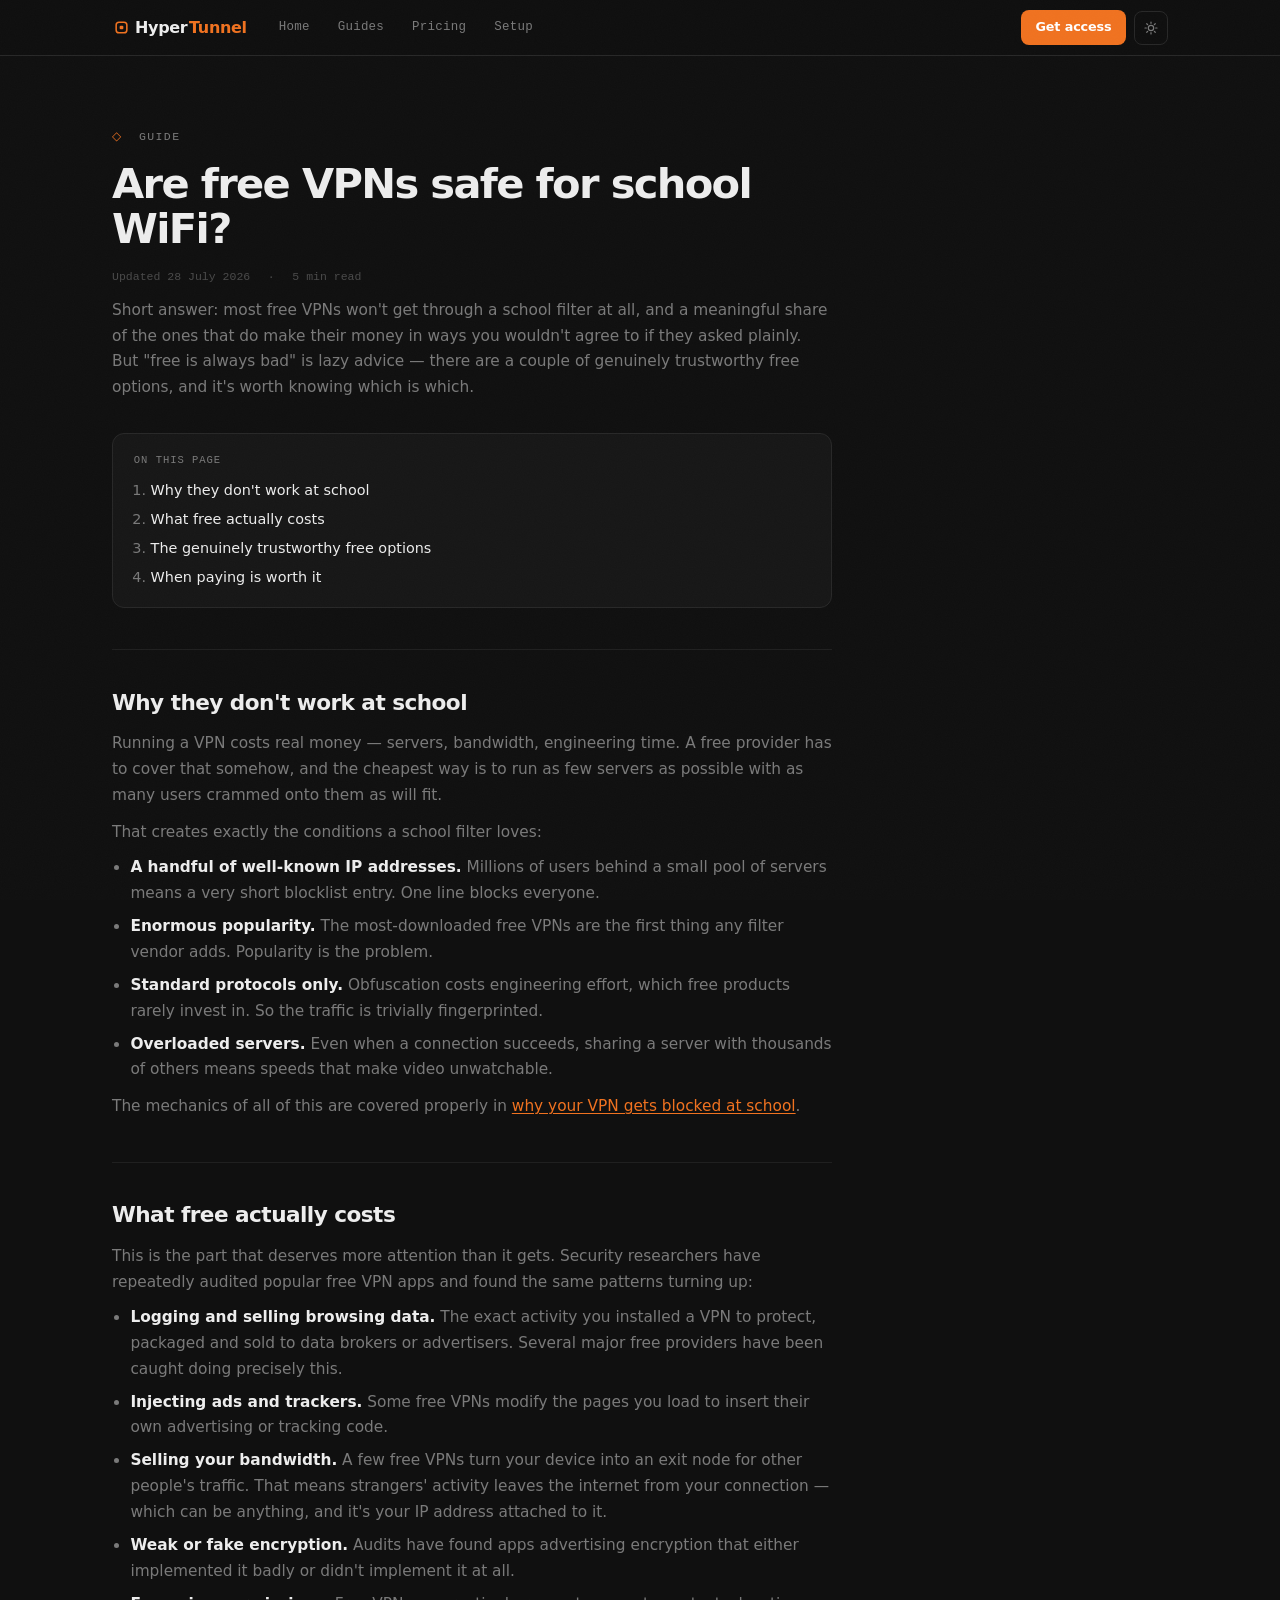
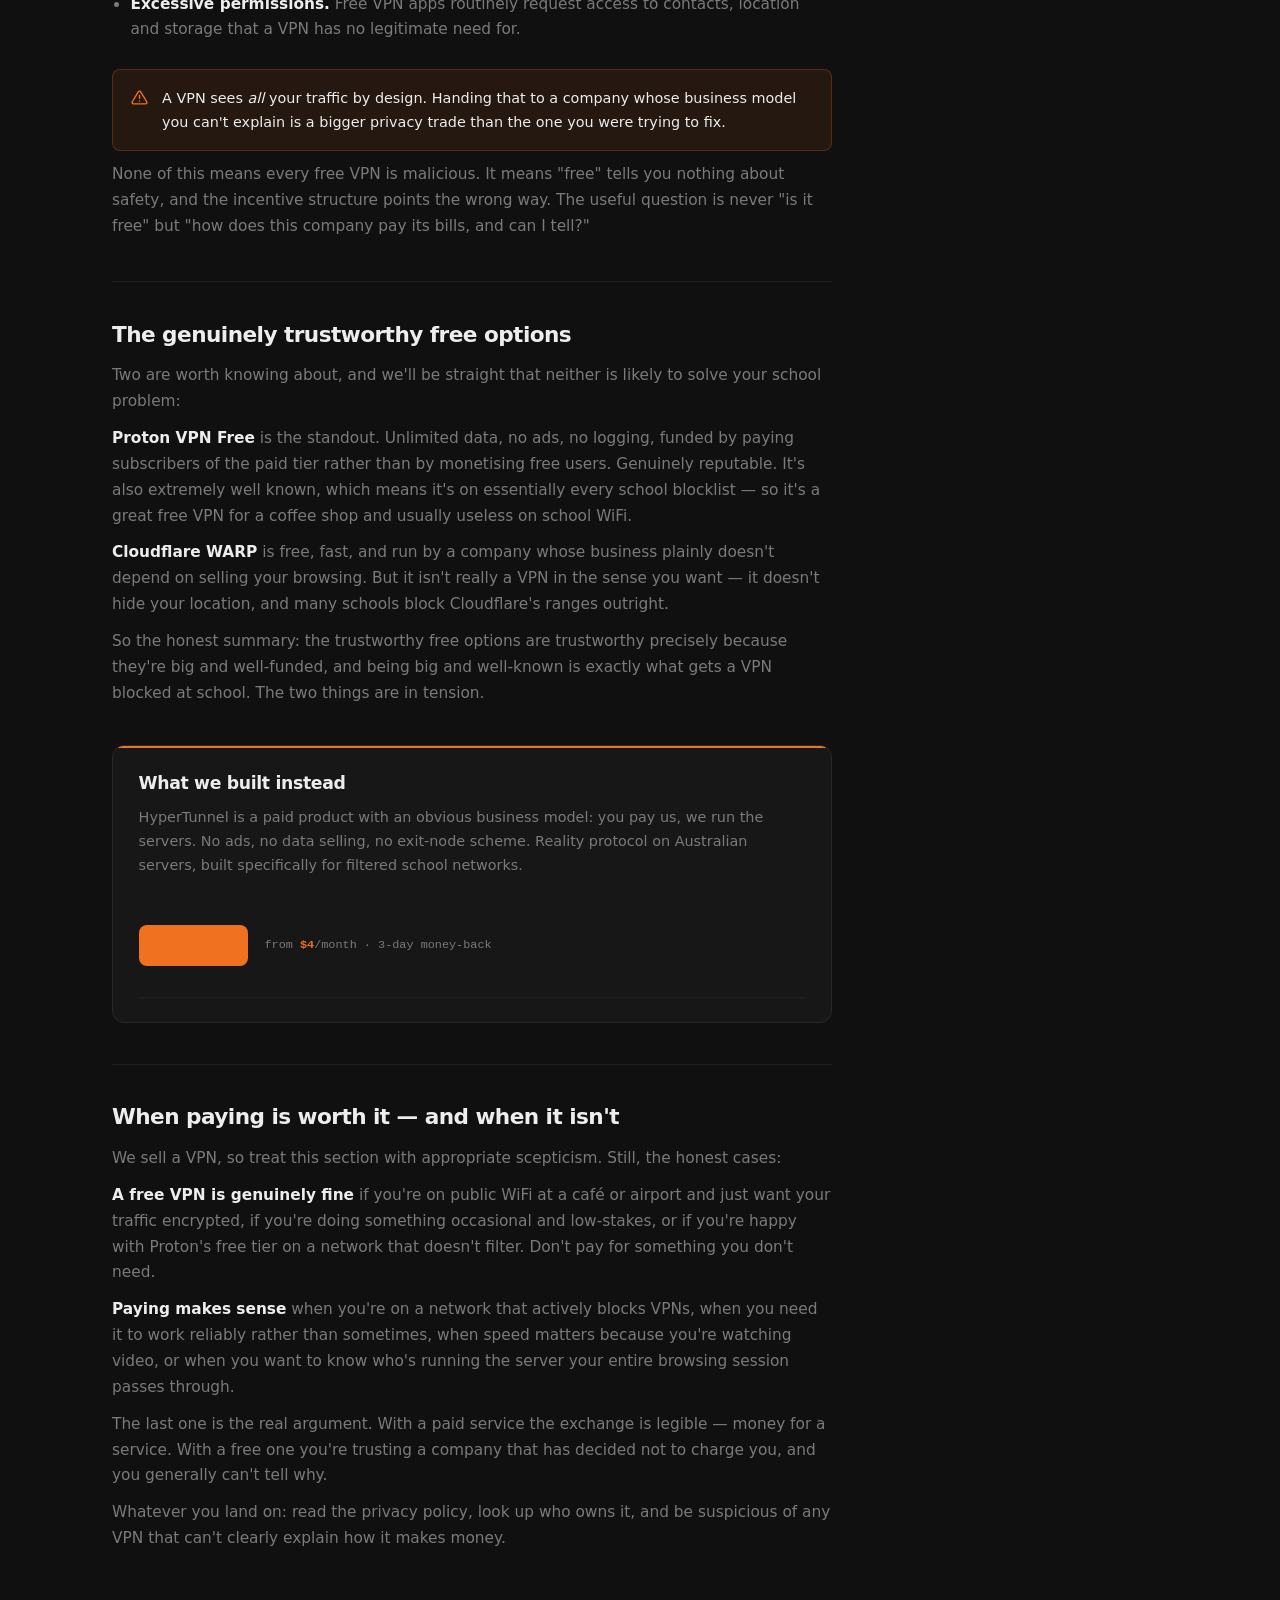
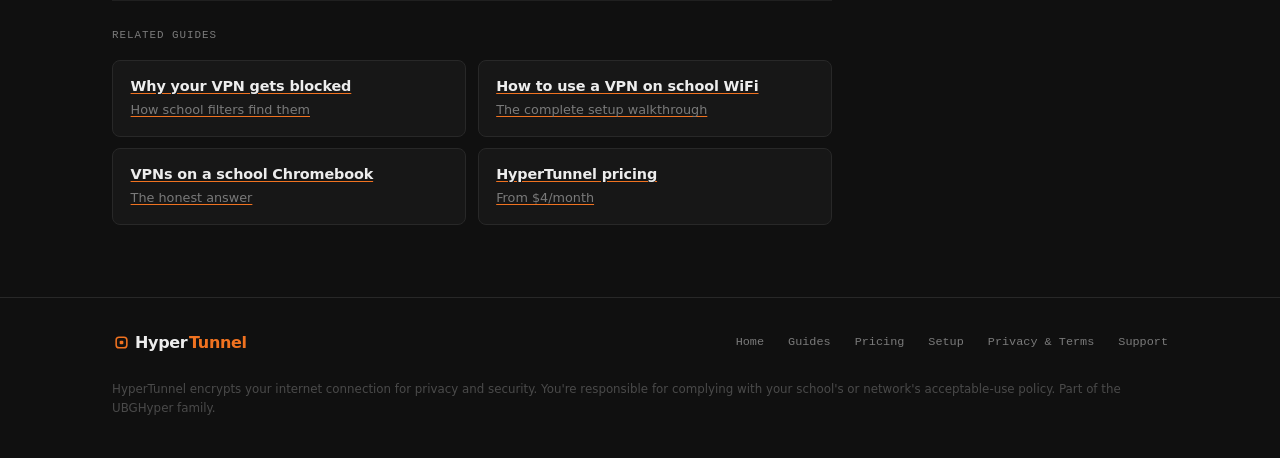
==== commit 43d2cd7a: "Price rise to $4 / $9 / $24; drop stale sale framing Removes the launch-sale pill and struck-through" ====
--- a/free-vpn-school-wifi.html
+++ b/free-vpn-school-wifi.html
@@ -41,7 +41,7 @@
 <link rel="preconnect" href="https://fonts.googleapis.com">
 <link rel="preconnect" href="https://fonts.gstatic.com" crossorigin>
 <link rel="stylesheet" href="https://fonts.googleapis.com/css2?family=Inter:wght@400;500;600;700;800&family=JetBrains+Mono:wght@400;500;600&display=swap">
-<link rel="stylesheet" href="styles.css?v=2026072804">
+<link rel="stylesheet" href="styles.css?v=2026072805">
 
 <script async src="https://www.googletagmanager.com/gtag/js?id=G-HCM57K1ZP2"></script>
 <script src="analytics.js" defer></script>
@@ -123,7 +123,7 @@
         <p>HyperTunnel is a paid product with an obvious business model: you pay us, we run the servers. No ads, no data selling, no exit-node scheme. Reality protocol on Australian servers, built specifically for filtered school networks.</p>
         <div class="row">
           <a href="index.html#pricing" class="btn">See plans</a>
-          <span class="from">from <b>$2</b>/month · 3-day money-back</span>
+          <span class="from">from <b>$4</b>/month · 3-day money-back</span>
         </div>
       </div>
 
@@ -140,7 +140,7 @@
           <a class="related-card" href="vpn-blocked-at-school.html"><span>Why your VPN gets blocked</span><em>How school filters find them</em></a>
           <a class="related-card" href="vpn-school-wifi-guide.html"><span>How to use a VPN on school WiFi</span><em>The complete setup walkthrough</em></a>
           <a class="related-card" href="school-chromebook-vpn.html"><span>VPNs on a school Chromebook</span><em>The honest answer</em></a>
-          <a class="related-card" href="index.html#pricing"><span>HyperTunnel pricing</span><em>From $2/month</em></a>
+          <a class="related-card" href="index.html#pricing"><span>HyperTunnel pricing</span><em>From $4/month</em></a>
         </div>
       </div>
     </article>
